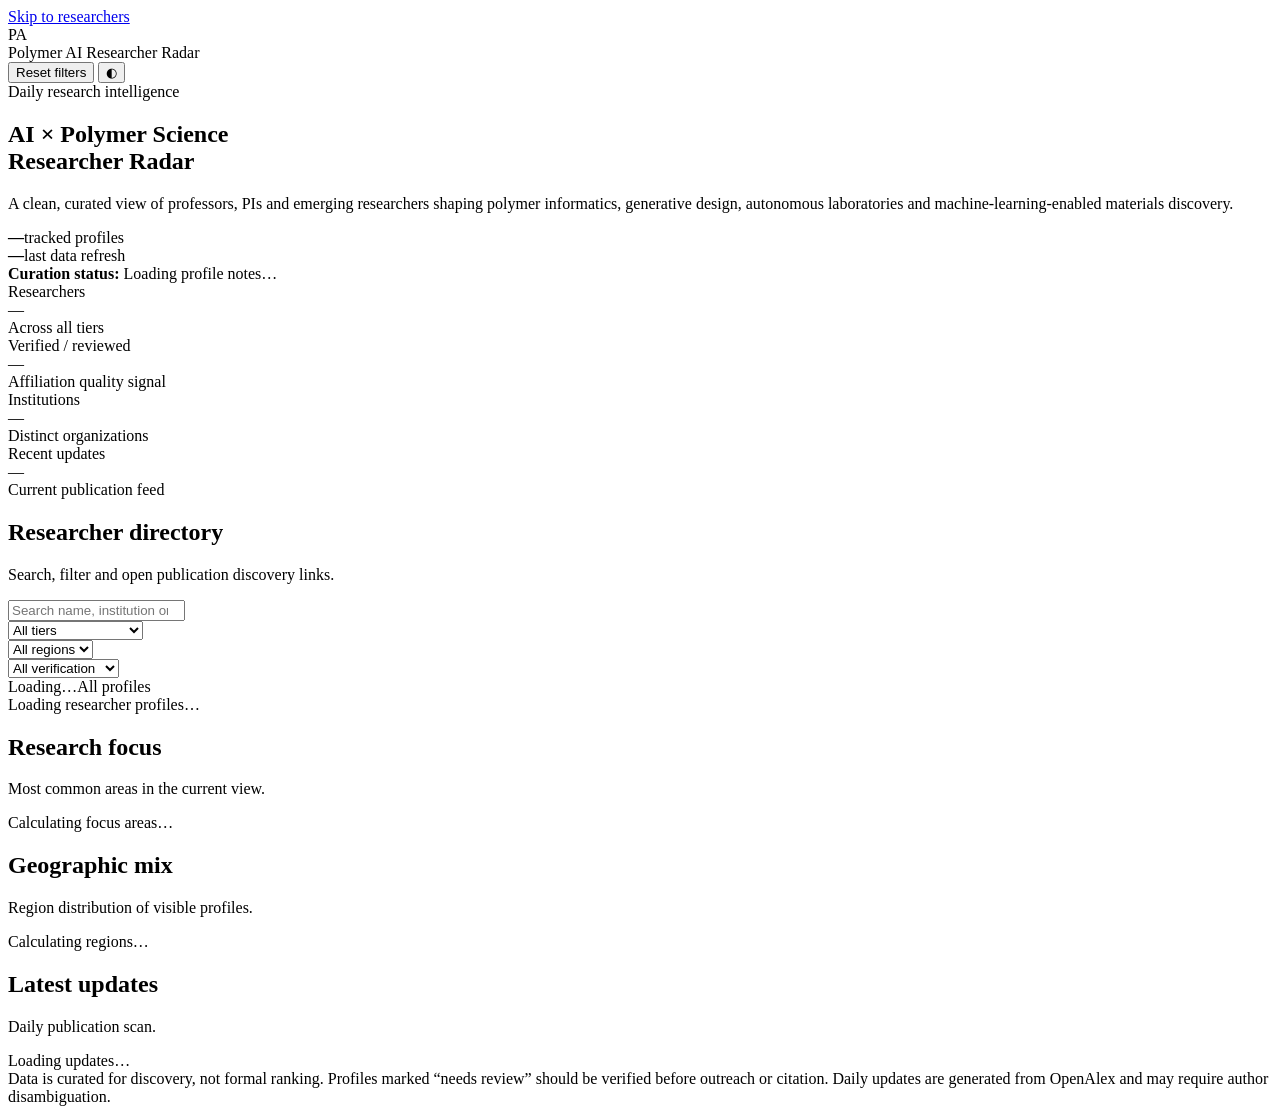
==== index.html @ 59d752c5 "Add dashboard entry page" ====
<!doctype html>
<html lang="en">
<head>
  <meta charset="utf-8" />
  <meta name="viewport" content="width=device-width, initial-scale=1" />
  <meta name="description" content="A curated dashboard of researchers working at the intersection of AI, machine learning and polymer science." />
  <meta name="theme-color" content="#6d5dfc" />
  <title>Polymer AI Researcher Radar</title>
  <link rel="stylesheet" href="./styles.css" />
</head>
<body>
<a class="skip-link" href="#researchers">Skip to researchers</a>
<div class="shell">
  <header class="topbar">
    <div class="brand"><div class="brand-mark">PA</div><span>Polymer AI Researcher Radar</span></div>
    <div class="top-actions">
      <button class="ghost-btn" id="resetBtn" type="button">Reset filters</button>
      <button class="icon-btn" id="themeBtn" type="button" aria-label="Toggle dark mode" title="Toggle dark mode">◐</button>
    </div>
  </header>

  <section class="hero" aria-labelledby="pageTitle">
    <div class="hero-grid">
      <div>
        <div class="eyebrow"><span class="pulse"></span> Daily research intelligence</div>
        <h1 id="pageTitle">AI × Polymer Science<br/>Researcher Radar</h1>
        <p class="hero-copy">A clean, curated view of professors, PIs and emerging researchers shaping polymer informatics, generative design, autonomous laboratories and machine-learning-enabled materials discovery.</p>
      </div>
      <div class="hero-meta">
        <div class="hero-stat"><strong id="heroProfiles">—</strong><span>tracked profiles</span></div>
        <div class="hero-stat"><strong id="heroUpdated">—</strong><span>last data refresh</span></div>
      </div>
    </div>
  </section>

  <div class="notice" id="curationNotice"><strong>Curation status:</strong> Loading profile notes…</div>

  <section class="kpis" aria-label="Dashboard summary">
    <article class="kpi"><div class="kpi-label">Researchers</div><div class="kpi-value" id="kpiResearchers">—</div><div class="kpi-note">Across all tiers</div></article>
    <article class="kpi"><div class="kpi-label">Verified / reviewed</div><div class="kpi-value" id="kpiVerified">—</div><div class="kpi-note">Affiliation quality signal</div></article>
    <article class="kpi"><div class="kpi-label">Institutions</div><div class="kpi-value" id="kpiInstitutions">—</div><div class="kpi-note">Distinct organizations</div></article>
    <article class="kpi"><div class="kpi-label">Recent updates</div><div class="kpi-value" id="kpiUpdates">—</div><div class="kpi-note">Current publication feed</div></article>
  </section>

  <main class="dashboard-grid">
    <section class="panel" id="researchers" aria-labelledby="researchersTitle">
      <div class="panel-head">
        <div><h2 class="panel-title" id="researchersTitle">Researcher directory</h2><p class="panel-subtitle">Search, filter and open publication discovery links.</p></div>
      </div>
      <div class="filters" role="search">
        <div class="field"><input id="searchInput" type="search" placeholder="Search name, institution or topic…" aria-label="Search researchers" /></div>
        <div class="field"><select id="tierFilter" aria-label="Filter by tier"><option value="all">All tiers</option><option value="top">Top tier</option><option value="strong">Strong contributors</option><option value="notable">Notable</option><option value="emerging">Emerging</option></select></div>
        <div class="field"><select id="regionFilter" aria-label="Filter by region"><option value="all">All regions</option></select></div>
        <div class="field"><select id="verificationFilter" aria-label="Filter by verification"><option value="all">All verification</option><option value="verified">Verified</option><option value="seed_reviewed">Seed reviewed</option><option value="needs_review">Needs review</option></select></div>
      </div>
      <div class="result-line"><span id="resultCount">Loading…</span><span id="activeFilterText">All profiles</span></div>
      <div class="cards" id="cardsContainer" aria-live="polite"><div class="empty loading">Loading researcher profiles…</div></div>
    </section>

    <aside class="side-stack">
      <section class="panel" aria-labelledby="focusTitle">
        <div class="panel-head"><div><h2 class="panel-title" id="focusTitle">Research focus</h2><p class="panel-subtitle">Most common areas in the current view.</p></div></div>
        <div class="chart-list" id="focusChart"><div class="empty loading">Calculating focus areas…</div></div>
      </section>
      <section class="panel" aria-labelledby="regionTitle">
        <div class="panel-head"><div><h2 class="panel-title" id="regionTitle">Geographic mix</h2><p class="panel-subtitle">Region distribution of visible profiles.</p></div></div>
        <div class="chart-list" id="regionChart"><div class="empty loading">Calculating regions…</div></div>
      </section>
      <section class="panel" aria-labelledby="updatesTitle">
        <div class="panel-head"><div><h2 class="panel-title" id="updatesTitle">Latest updates</h2><p class="panel-subtitle" id="updatesSubtitle">Daily publication scan.</p></div></div>
        <div class="updates" id="updatesContainer"><div class="empty loading">Loading updates…</div></div>
      </section>
    </aside>
  </main>

  <footer class="footer">Data is curated for discovery, not formal ranking. Profiles marked “needs review” should be verified before outreach or citation. Daily updates are generated from OpenAlex and may require author disambiguation.</footer>
</div>
<script src="./app.js" defer></script>
</body>
</html>
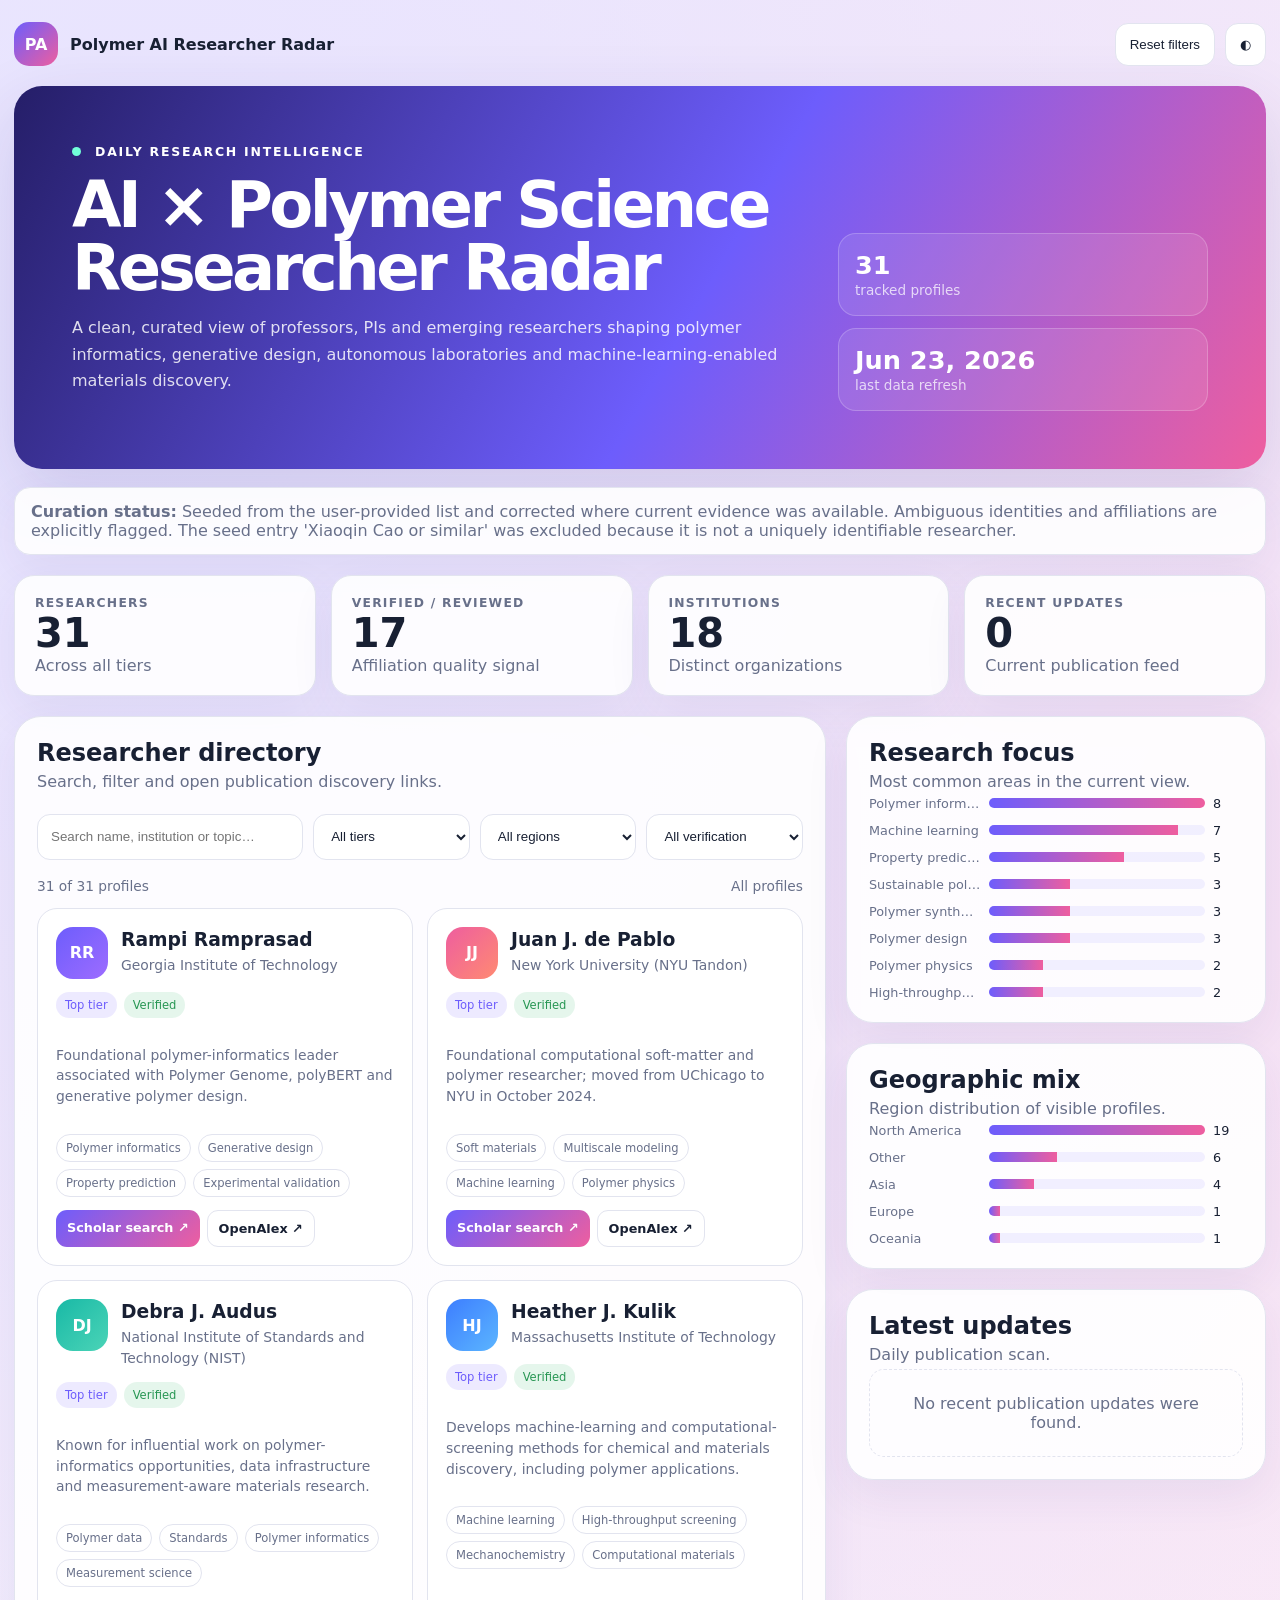
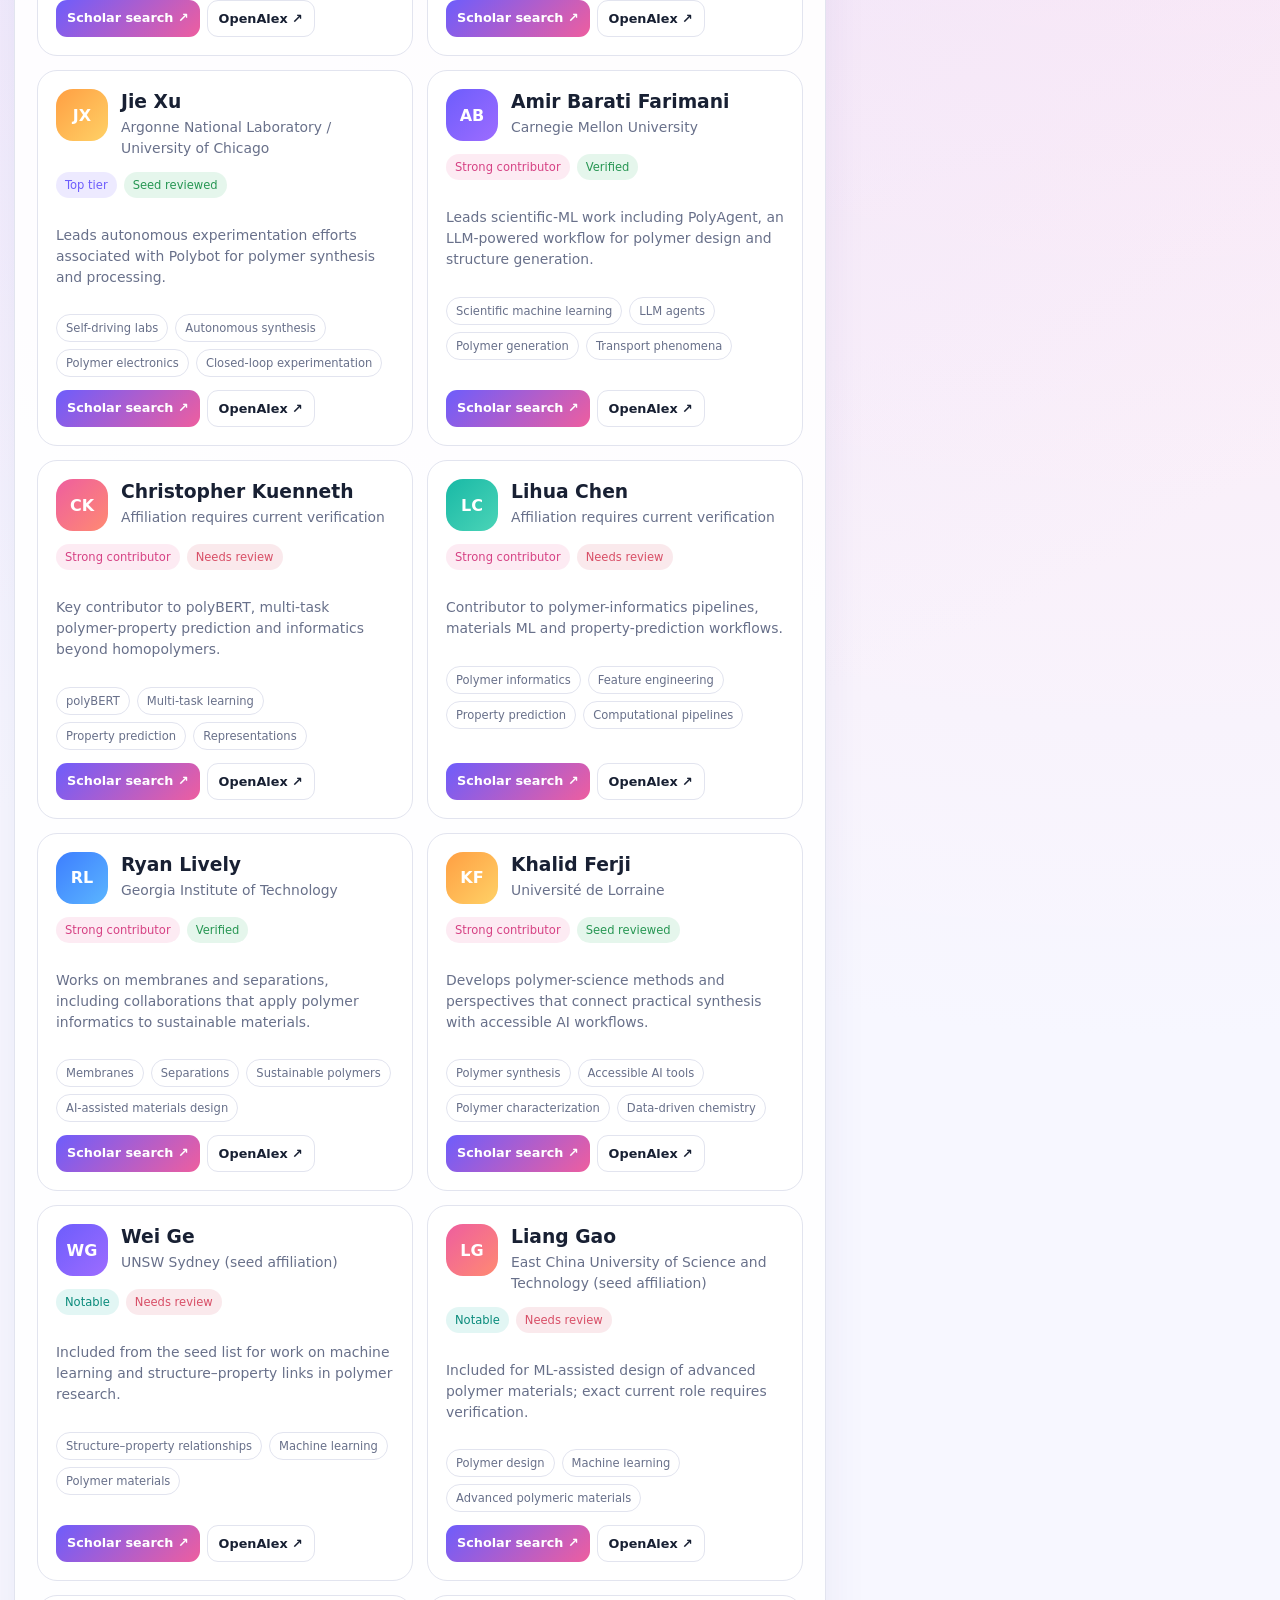
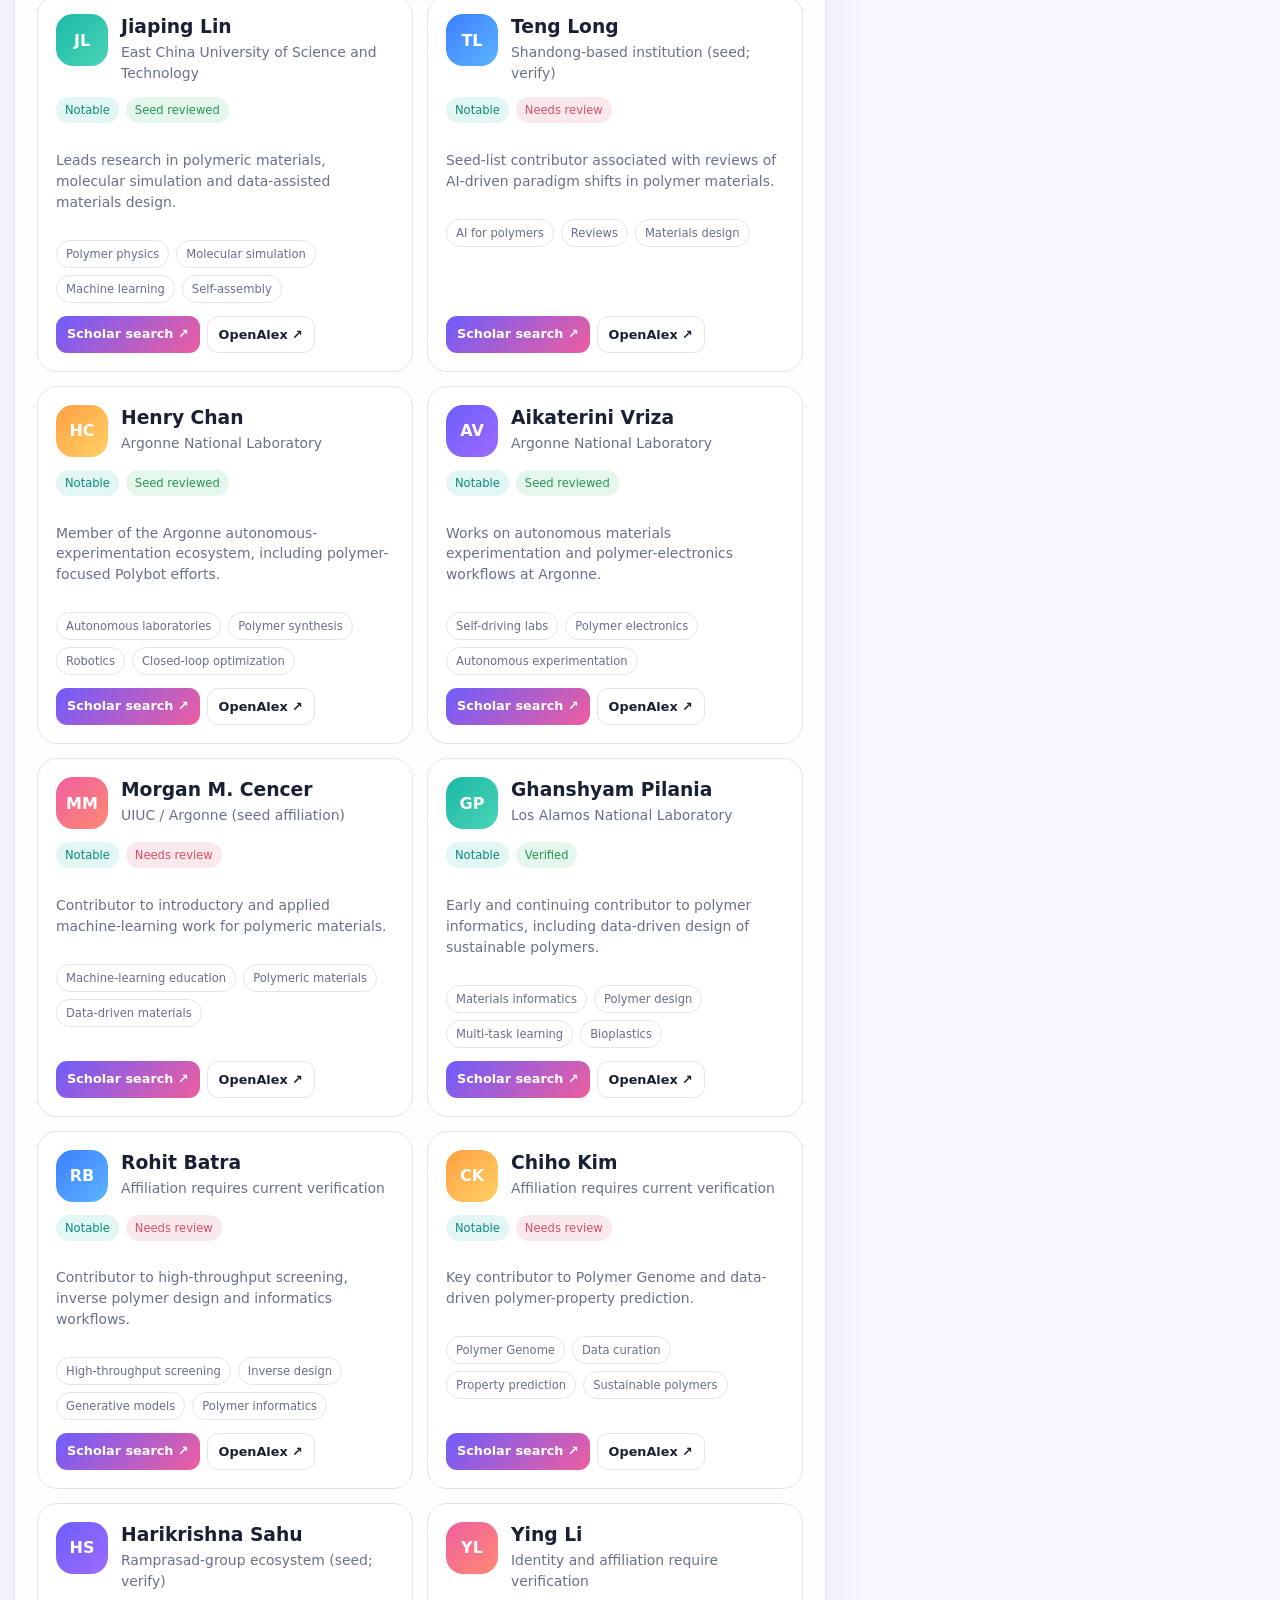
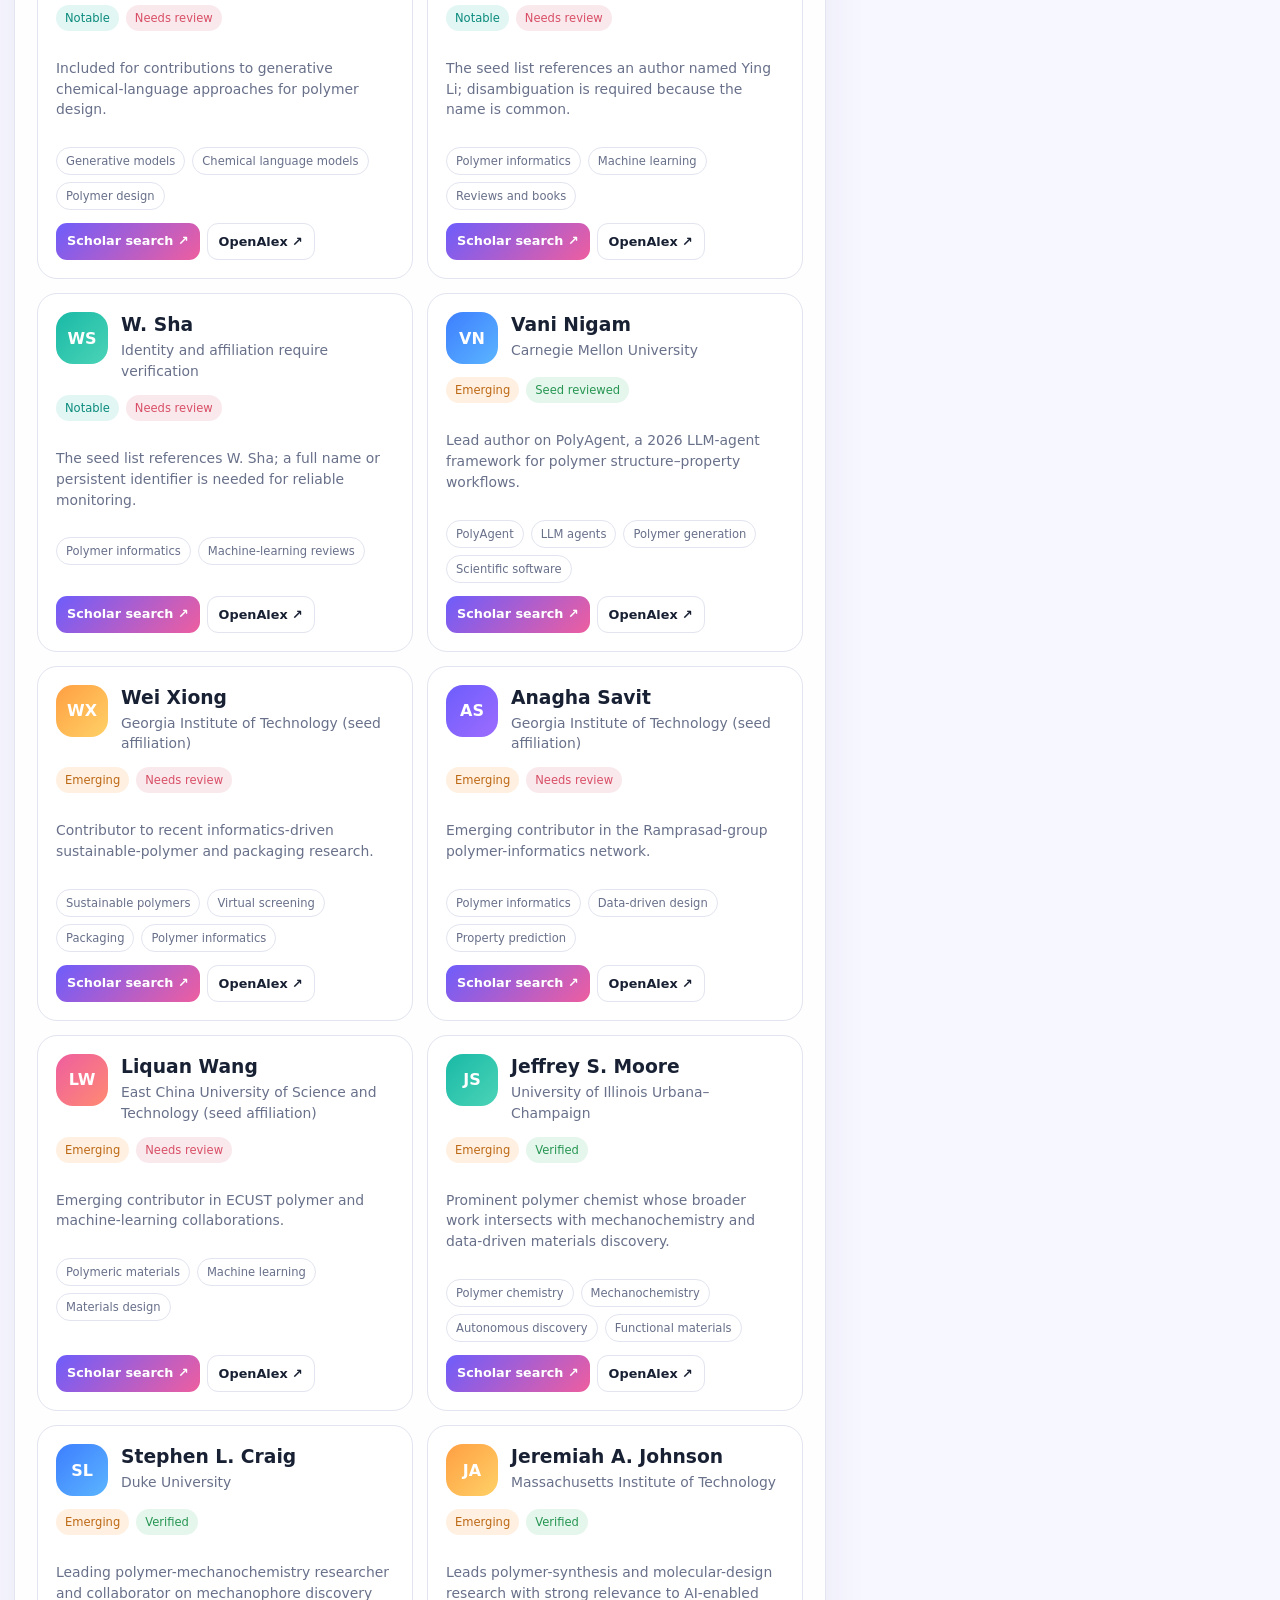
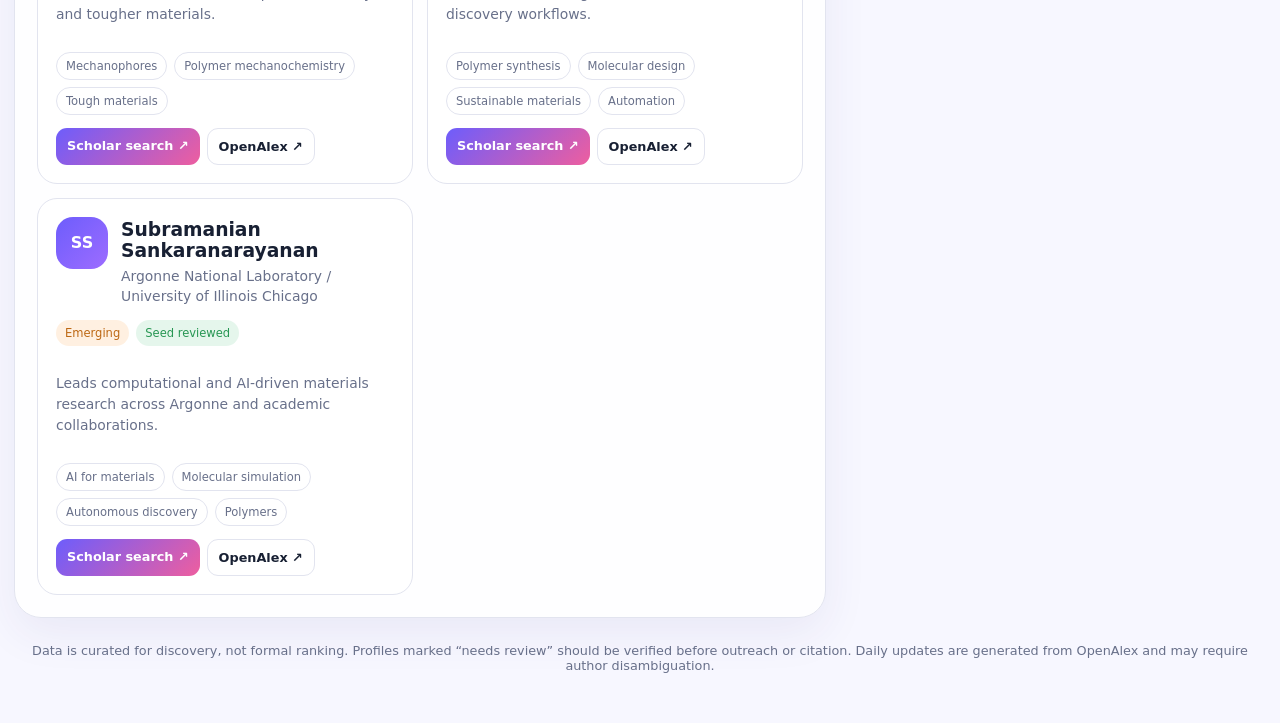
==== commit 54009c05: "Trigger final dashboard deployment" ====
--- a/index.html
+++ b/index.html
@@ -4,6 +4,7 @@
   <meta charset="utf-8" />
   <meta name="viewport" content="width=device-width, initial-scale=1" />
   <meta name="description" content="A curated dashboard of researchers working at the intersection of AI, machine learning and polymer science." />
+  <meta name="application-name" content="AI for Polymers Researcher Radar" />
   <meta name="theme-color" content="#6d5dfc" />
   <title>Polymer AI Researcher Radar</title>
   <link rel="stylesheet" href="./styles.css" />
--- a/styles.css
+++ b/styles.css
@@ -0,0 +1 @@
+:root{--bg:#f7f7ff;--card:#fff;--text:#182033;--muted:#68708a;--line:#e2e4ef;--p:#6d5dfc;--pink:#ee5e9f}*{box-sizing:border-box}body{margin:0;font-family:Inter,system-ui,sans-serif;color:var(--text);background:radial-gradient(circle at 10% 5%,#e6e2ff,transparent 30%),radial-gradient(circle at 90% 12%,#ffe0ee,transparent 28%),var(--bg)}[data-theme=dark]{--bg:#111320;--card:#1c1f31;--text:#f4f5ff;--muted:#aab0c8;--line:#34384f}a{color:inherit}.shell{width:min(1400px,calc(100% - 28px));margin:auto;padding:22px 0 50px}.topbar,.panel-head,.result-line{display:flex;justify-content:space-between;align-items:center}.brand{display:flex;align-items:center;gap:12px;font-weight:850}.brand-mark{display:grid;place-items:center;width:44px;height:44px;border-radius:15px;color:white;background:linear-gradient(135deg,var(--p),var(--pink))}.top-actions{display:flex;gap:10px}.icon-btn,.ghost-btn{border:1px solid var(--line);border-radius:13px;background:var(--card);color:var(--text);min-height:43px;padding:0 14px}.hero{margin-top:20px;padding:clamp(28px,5vw,58px);border-radius:28px;color:white;background:linear-gradient(120deg,#251e68,#6d5dfc 55%,#ee5e9f);box-shadow:0 24px 70px #352e7c24}.hero-grid{display:grid;grid-template-columns:1.4fr .7fr;gap:26px;align-items:end}.eyebrow{text-transform:uppercase;letter-spacing:.14em;font-weight:800;font-size:.78rem}.pulse{display:inline-block;width:9px;height:9px;border-radius:50%;background:#72ffd9;margin-right:8px}h1{font-size:clamp(2.4rem,5vw,5rem);line-height:.98;letter-spacing:-.055em;margin:15px 0}.hero-copy{max-width:780px;color:#ffffffd6;line-height:1.65}.hero-meta{display:grid;gap:12px}.hero-stat{padding:16px;border:1px solid #ffffff35;border-radius:18px;background:#ffffff18}.hero-stat strong{display:block;font-size:1.6rem}.hero-stat span{color:#ffffffbd;font-size:.85rem}.notice,.kpi,.panel{background:color-mix(in srgb,var(--card) 90%,transparent);border:1px solid var(--line);box-shadow:0 16px 45px #352e7c12}.notice{margin-top:18px;padding:14px 16px;border-radius:16px;color:var(--muted)}.kpis{display:grid;grid-template-columns:repeat(4,1fr);gap:15px;margin:20px 0}.kpi{padding:20px;border-radius:20px}.kpi-label{font-size:.77rem;text-transform:uppercase;letter-spacing:.1em;color:var(--muted);font-weight:800}.kpi-value{font-size:2.5rem;font-weight:900}.kpi-note,.panel-subtitle,.institution,.card-summary{color:var(--muted)}.dashboard-grid{display:grid;grid-template-columns:1.45fr .75fr;gap:20px;align-items:start}.panel{padding:22px;border-radius:27px}.panel+.panel{margin-top:20px}.panel-title{margin:0}.panel-subtitle{margin:5px 0}.filters{display:grid;grid-template-columns:1.7fr repeat(3,1fr);gap:10px;margin:18px 0}.field input,.field select{width:100%;min-height:46px;border:1px solid var(--line);border-radius:13px;background:var(--card);color:var(--text);padding:0 13px}.result-line{font-size:.86rem;color:var(--muted);margin-bottom:14px}.cards{display:grid;grid-template-columns:repeat(2,1fr);gap:14px}.researcher-card{display:flex;flex-direction:column;gap:13px;min-height:275px;padding:18px;border:1px solid var(--line);border-radius:20px;background:var(--card);transition:.18s}.researcher-card:hover{transform:translateY(-3px);box-shadow:0 16px 35px #352e7c1f}.card-top{display:flex;gap:13px}.avatar{display:grid;place-items:center;flex:0 0 52px;height:52px;border-radius:17px;color:white;font-weight:900}.card-name{margin:2px 0 5px}.institution,.card-summary{font-size:.87rem;line-height:1.5}.badges,.focus-list,.card-actions{display:flex;flex-wrap:wrap;gap:7px}.badge,.focus-tag{padding:6px 9px;border-radius:999px;font-size:.72rem}.tier-top{background:#6d5dfc20;color:#6d5dfc}.tier-strong{background:#ee5e9f20;color:#d64284}.tier-notable{background:#19b9a620;color:#0a8b7c}.tier-emerging{background:#ff9f4328;color:#bd6814}.verified{background:#32b76820;color:#279653}.review{background:#d84f6720;color:#d84f67}.focus-tag{border:1px solid var(--line);color:var(--muted)}.card-actions{margin-top:auto}.card-link{padding:10px 11px;border:1px solid var(--line);border-radius:11px;text-decoration:none;font-size:.8rem;font-weight:800}.card-link.primary{color:white;border:0;background:linear-gradient(135deg,var(--p),var(--pink))}.side-stack{position:sticky;top:18px}.chart-list,.updates{display:grid;gap:12px}.bar-row{display:grid;grid-template-columns:112px 1fr 30px;gap:8px;align-items:center;font-size:.8rem}.bar-label{overflow:hidden;text-overflow:ellipsis;white-space:nowrap;color:var(--muted)}.bar-track{height:10px;border-radius:99px;background:#6d5dfc16;overflow:hidden}.bar-fill{height:100%;background:linear-gradient(90deg,var(--p),var(--pink))}.update{padding-left:14px;border-left:3px solid var(--p)}.update-date{font-size:.7rem;color:var(--muted);font-weight:800}.update-title{font-size:.92rem;margin:5px 0}.update-title a{text-decoration:none}.update-meta{font-size:.78rem;color:var(--muted);line-height:1.45}.empty{padding:24px;border:1px dashed var(--line);border-radius:15px;text-align:center;color:var(--muted)}.footer{text-align:center;color:var(--muted);font-size:.8rem;margin-top:25px}.skip-link{position:absolute;left:-9999px}@media(max-width:1000px){.hero-grid,.dashboard-grid{grid-template-columns:1fr}.side-stack{position:static}.filters{grid-template-columns:1fr 1fr}}@media(max-width:700px){.brand span,.ghost-btn{display:none}.kpis,.cards,.filters{grid-template-columns:1fr}.hero{padding:28px 22px}.panel{padding:16px}}
